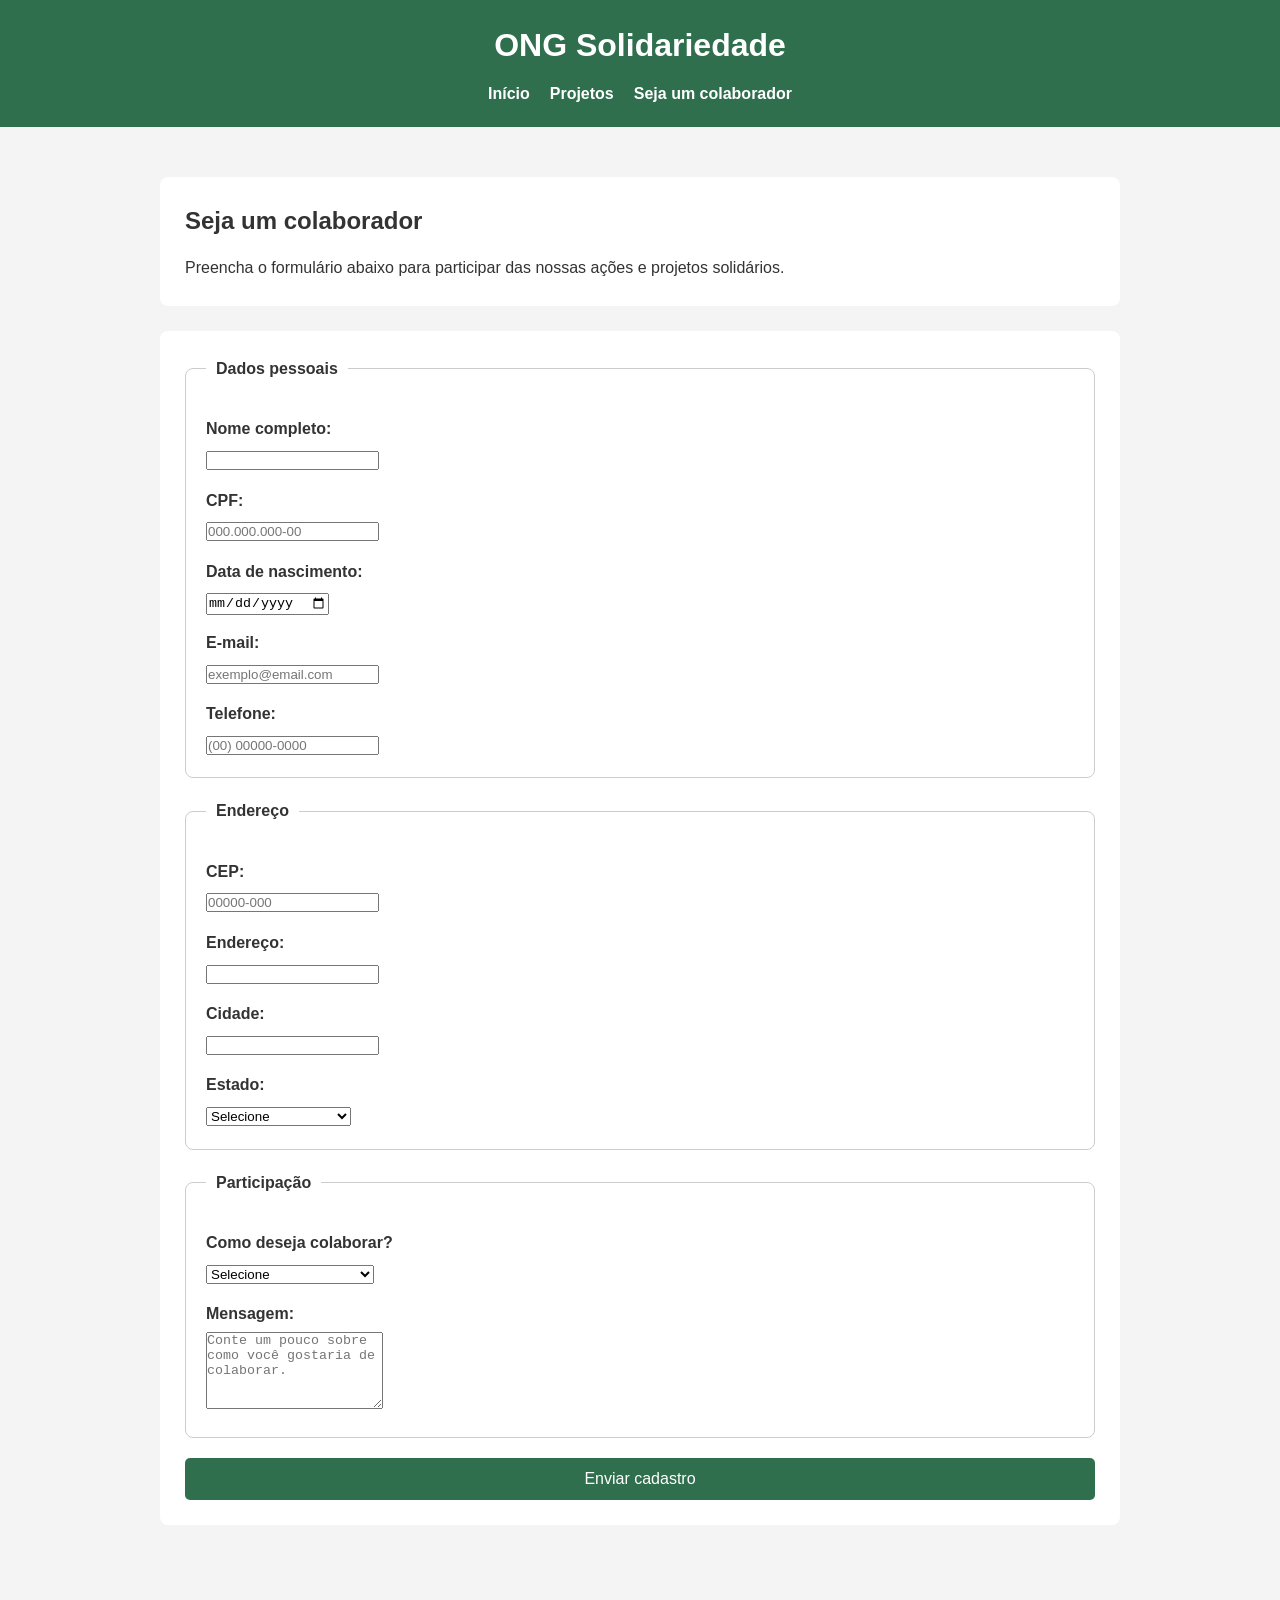
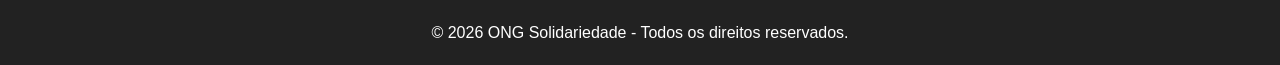
==== cadastro.html @ cbf8914c "Adicionar Projeto ONG" ====
<!DOCTYPE html>
<html lang="pt-BR">
<head>
    <meta charset="UTF-8">
    <meta name="viewport" content="width=device-width, initial-scale=1.0">
    <title>Cadastro - ONG Solidariedade</title>
    <link rel="stylesheet" href="css/style.css">
</head>
<body>

    <header>

        <h1>ONG Solidariedade</h1>

        <nav>
            <a href="index.html">Início</a>
            <a href="projetos.html">Projetos</a>
            <a href="cadastro.html">Seja um colaborador</a>
        </nav>
    </header>

    <main>

        <section>

            <h2>Seja um colaborador</h2>

            <p>
                Preencha o formulário abaixo para participar das nossas ações e projetos solidários.
            </p>

        </section>

        <section>

            <form id="formCadastro">

                <fieldset>

                    <legend>Dados pessoais</legend>

                    <label for="Nome">Nome completo:</label>
                    <input
                        type="text"
                        id="nome"
                        name="nome"
                        required
                        minlength="3"
                        maxlength="100"
                    >

                    <label for="cpf">CPF:</label>
                    <input
                        type="text"
                        id="cpf"
                        name="cpf"
                        placeholder="000.000.000-00"
                        maxlength="14"
                        required
                        pattern="\d{3}\.\d{3}\.\d{3}\-\d{2}"
                        title="Digite o CPF no formado 000.000.000-00"
                    >

                    <label for="nascimento">Data de nascimento:</label>
                    <input
                        type="date"
                        id="nascimento"
                        name="nascimento"
                        required
                    >

                    <label for="email">E-mail:</label>
                    <input
                        type="email"
                        id="email"
                        name="email"
                        placeholder="exemplo@email.com"
                        required
                    >

                    <label for="telefone">Telefone:</label>
                    <input
                        type="tel"
                        id="telefone"
                        name="telefone"
                        placeholder="(00) 00000-0000"
                        required
                        pattern="\(\d{2}\) \d{5}-\d{4}"
                        title="Digite o telefone no formato (00) 00000-0000"
                    >
                </fieldset>

                <fieldset>

                    <legend>Endereço</legend>

                    <label for="cep">CEP:</label>
                    <input
                        type="text"
                        id="cep"
                        name="cep"
                        placeholder="00000-000"
                        maxlength="9"
                        required
                        pattern="\d{5}-\d{3}"
                        title="Digite o CEP no formato 00000-000"
                    >

                    <label for="endereco">Endereço:</label>
                    <input
                        type="text"
                        id="endereco"
                        name="endereco"
                        required
                    >

                    <label for="cidade">Cidade:</label>
                    <input
                        type="text"
                        id="cidade"
                        name="cidade"
                        required
                    >

                    <label for="estado">Estado:</label>
                    <select id="estado" name="estado" required>

                        <option value="">Selecione</option>
                        <option value="AC">Acre</option>
                        <option value="AL">Alagoas</option>
                        <option value="AP">Amapá</option>
                        <option value="AM">Amazonas</option>
                        <option value="BA">Bahia</option>
                        <option value="CE">Ceará</option>
                        <option value="DF">Distrito Federal</option>
                        <option value="ES">Espírito Santo</option>
                        <option value="GO">Goiás</option>
                        <option value="MA">Maranhão</option>
                        <option value="MT">Mato Grosso</option>
                        <option value="MS">Mato Grosso do Sul</option>
                        <option value="MG">Minas Gerais</option>
                        <option value="PA">Pará</option>
                        <option value="PB">Paraíba</option>
                        <option value="PR">Paraná</option>
                        <option value="PE">Pernambuco</option>
                        <option value="PI">Piauí</option>
                        <option value="RJ">Rio de Janeiro</option>
                        <option value="RN">Rio Grande do Norte</option>
                        <option value="RS">Rio Grande do Sul</option>
                        <option value="RO">Rondônia</option>
                        <option value="RR">Roraima</option>
                        <option value="SC">Santa Catarina</option>
                        <option value="SP">São Paulo</option>
                        <option value="SE">Sergipe</option>
                        <option value="TO">Tocantins</option>

                    </select>

                </fieldset>

                <fieldset>

                    <legend>Participação</legend>

                    <label for="participacao">Como deseja colaborar?</label>

                    <select id="participacao" name="participacao" required>
                        
                        <option value="">Selecione</option>
                        <option value="voluntario">Trabalho voluntário</option>
                        <option value="doacao">Doações</option>
                        <option value="eventos">Participação em eventos</option>
                        <option value="outro">Outra forma</option>

                    </select>

                    <label for="mensagem">Mensagem:</label>

                    <textarea
                        id="mensagem"
                        name="mensagem"
                        rows="5"
                        maxlength="500"
                        placeholder="Conte um pouco sobre como você gostaria de colaborar."
                    ></textarea>
                </fieldset>

                <button type="submit">Enviar cadastro</button>
            </form>

        </section>

    </main>

    <footer>

        <p>&copy; 2026 ONG Solidariedade - Todos os direitos reservados.</p>

    </footer>

    <script src="js/script.js"></script>
    
</body>
</html>
---- css/style.css ----
* {
    margin: 0;
    padding: 0;
    box-sizing: border-box;
}

body {
    font-family: Arial, sans-serif;
    background-color: #f4f4f4;
    color: #333;
    line-height: 1.6;
}

header {
    background-color: #2f6f4e;
    color: white;
    padding: 20px;
    text-align: center;
}

header h1 {
    margin-bottom: 10px;
}

nav {
    display: flex;
    justify-content: center;
    gap: 20px;
    flex-wrap: wrap;
}

nav a {
    color: white;
    text-decoration: none;
    font-weight: bold;
}

nav a:hover {
    text-decoration: underline;
}

main {
    max-width: 1000px;
    margin: 30px auto;
    padding: 20px;
}

section {
    background-color: white;
    padding: 25px;
    margin-bottom: 25px;
    border-radius: 8px;
}

section h2 {
    margin-bottom: 15px;
}

article {
    border-left: 5px solid #2f6f4e;
    padding: 15px;
    margin-bottom: 15px;
    background-color: #f9f9f9;
}

article h3 {
    margin-bottom: 8px;
}

form {
    display: flex;
    flex-direction: column;
    gap: 20px;
}

fieldset {
    border: 1px solid #ccc;
    border-radius: 8px;
    padding: 20px;
}

legend {
    font-weight: bold;
    padding: 0 10px;
}

label {
    display: block;
    margin-top: 15px;
    margin-bottom: 5px;
    font-weight: bold;
}

input:focus,
select:focus,
textarea:focus {
    outline: none;
    border-color: #2f6f4e;
}

textarea {
    resize: vertical;
}

button {
    background-color: #2f6f4e;
    color: white;
    border: none;
    padding: 12px 20px;
    font-size: 16px;
    border-radius: 5px;
    cursor: pointer;
}

button:hover {
    background-color: #24583e;
}

footer {
    background-color: #222;
    color: white;
    text-align: center;
    padding: 20px;
    margin-top: 30px;
}

section img {
    width: 100%;
    max-width: 700px;
    height: 350px;
    object-fit: cover;
    display: block;
    margin: 20px auto;
    border-radius: 8px;
}

@media (max-width: 600px) {
    main {
        margin: 15px;
        padding: 10px;
    }

    nav {
        flex-direction: column;
        gap: 10px;
    }

    section {
        padding: 15px;
    }
}
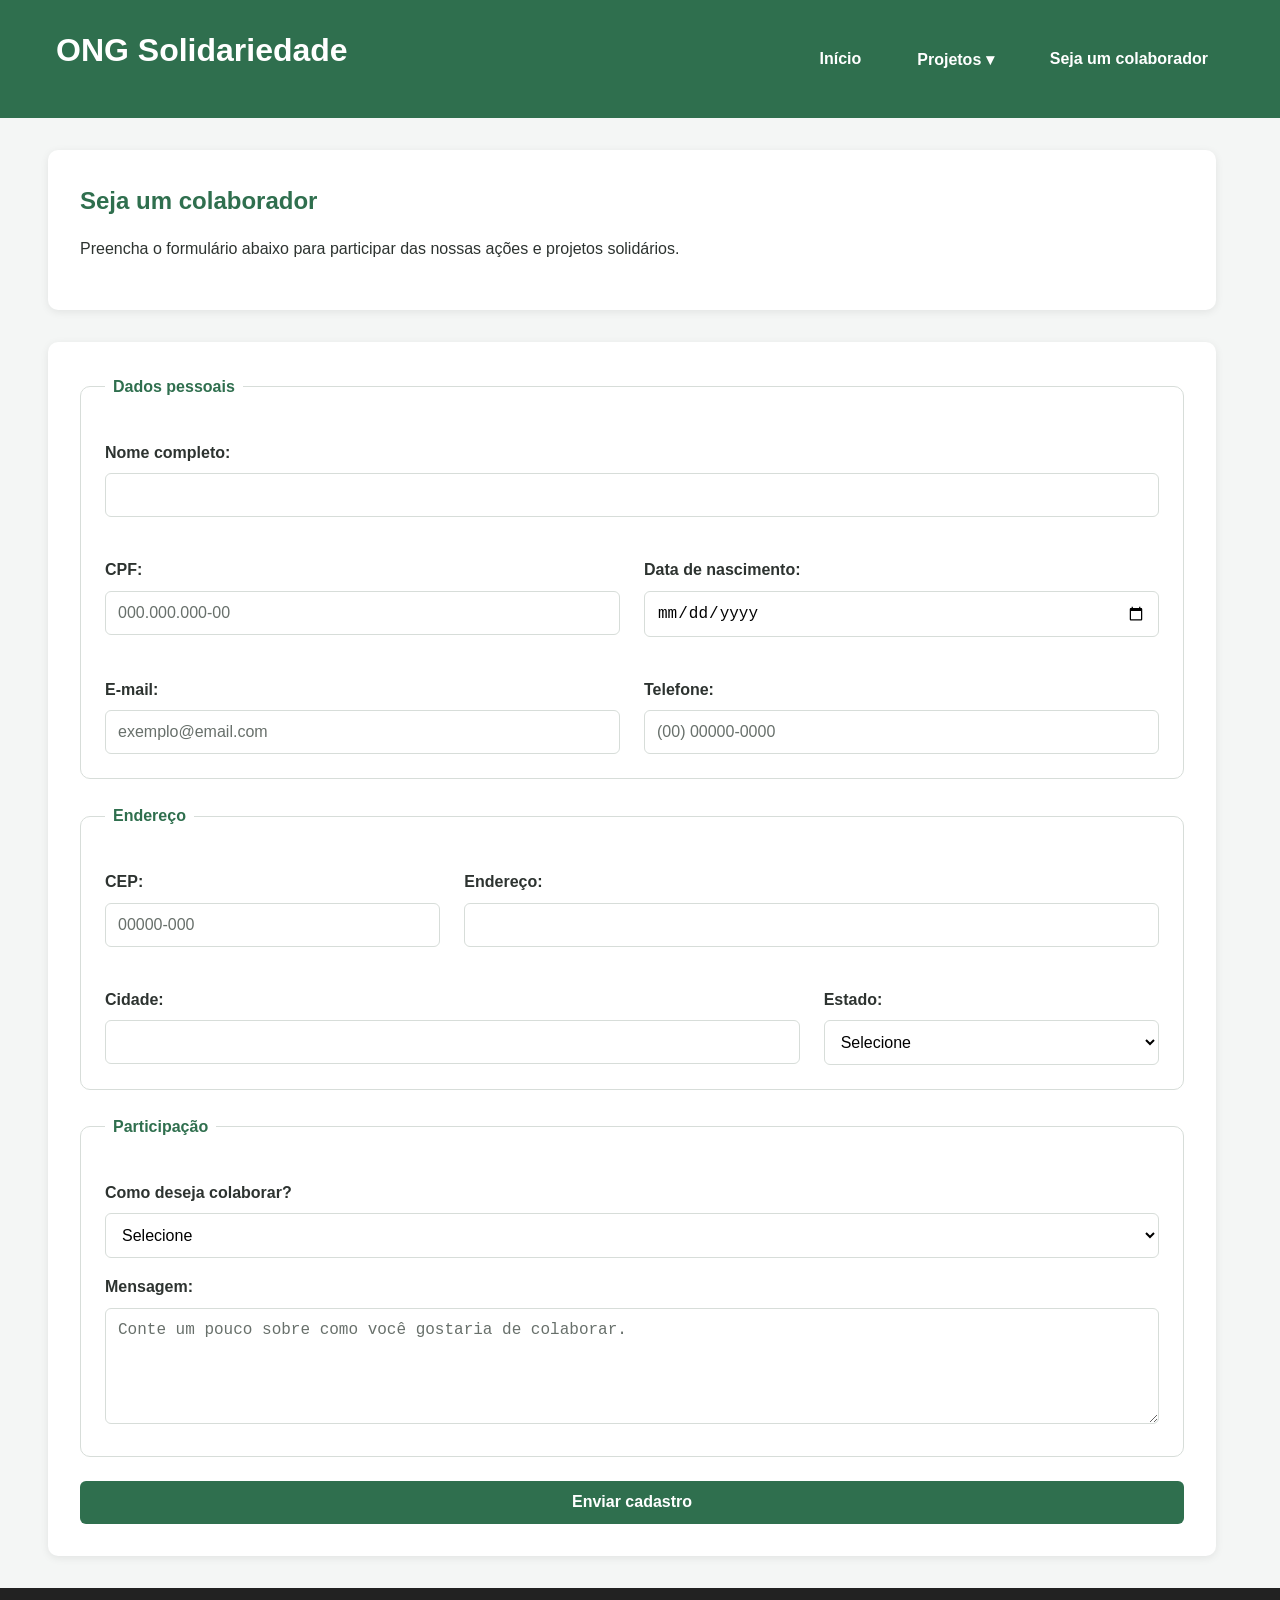
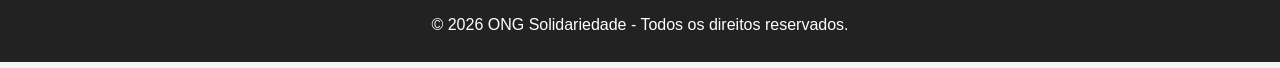
==== commit 3cf88f68: "Aperfeiçoando" ====
--- a/cadastro.html
+++ b/cadastro.html
@@ -10,13 +10,49 @@
 
     <header>
 
+        <div class="container flex-between flex-wrap gap-2">
+
         <h1>ONG Solidariedade</h1>
 
-        <nav>
+        <button
+            class="menu-toggle"
+            id="menuToggle"
+            aria-label="Abrir menu de navegação"
+            aria-expanded="false"
+            aria-controls="menuPrincipal"
+        >
+            ☰
+        </button>
+
+
+
+        <nav id="menuPrincipal">
             <a href="index.html">Início</a>
-            <a href="projetos.html">Projetos</a>
+            <div class="dropdown">
+                <button
+                    class="dropdown-toggle"
+                    type="button"
+                    aria-expanded="false"
+                >
+                    Projetos ▾
+                </button>
+                <div class="dropdown-menu">  
+                    <a href="projetos.html#alimentos">
+                        Campanha de Alimentos
+                    </a>
+
+                    <a href="projetos.html#agasalho">
+                        Campanha do Agasalho
+                    </a>
+
+                    <a href="projetos.html#educacional">
+                        Apoio Educacional
+                    </a>
+                </div>
+            </div>
             <a href="cadastro.html">Seja um colaborador</a>
         </nav>
+        </div>
     </header>
 
     <main>
@@ -37,126 +73,158 @@
 
                 <fieldset>
 
-                    <legend>Dados pessoais</legend>
-
-                    <label for="Nome">Nome completo:</label>
-                    <input
-                        type="text"
-                        id="nome"
-                        name="nome"
-                        required
-                        minlength="3"
-                        maxlength="100"
-                    >
-
-                    <label for="cpf">CPF:</label>
-                    <input
-                        type="text"
-                        id="cpf"
-                        name="cpf"
-                        placeholder="000.000.000-00"
-                        maxlength="14"
-                        required
-                        pattern="\d{3}\.\d{3}\.\d{3}\-\d{2}"
-                        title="Digite o CPF no formado 000.000.000-00"
-                    >
-
-                    <label for="nascimento">Data de nascimento:</label>
-                    <input
-                        type="date"
-                        id="nascimento"
-                        name="nascimento"
-                        required
-                    >
-
-                    <label for="email">E-mail:</label>
-                    <input
-                        type="email"
-                        id="email"
-                        name="email"
-                        placeholder="exemplo@email.com"
-                        required
-                    >
-
-                    <label for="telefone">Telefone:</label>
-                    <input
-                        type="tel"
-                        id="telefone"
-                        name="telefone"
-                        placeholder="(00) 00000-0000"
-                        required
-                        pattern="\(\d{2}\) \d{5}-\d{4}"
-                        title="Digite o telefone no formato (00) 00000-0000"
-                    >
-                </fieldset>
-
-                <fieldset>
-
-                    <legend>Endereço</legend>
-
-                    <label for="cep">CEP:</label>
-                    <input
-                        type="text"
-                        id="cep"
-                        name="cep"
-                        placeholder="00000-000"
-                        maxlength="9"
-                        required
-                        pattern="\d{5}-\d{3}"
-                        title="Digite o CEP no formato 00000-000"
-                    >
-
-                    <label for="endereco">Endereço:</label>
-                    <input
-                        type="text"
-                        id="endereco"
-                        name="endereco"
-                        required
-                    >
-
-                    <label for="cidade">Cidade:</label>
-                    <input
-                        type="text"
-                        id="cidade"
-                        name="cidade"
-                        required
-                    >
-
-                    <label for="estado">Estado:</label>
-                    <select id="estado" name="estado" required>
-
-                        <option value="">Selecione</option>
-                        <option value="AC">Acre</option>
-                        <option value="AL">Alagoas</option>
-                        <option value="AP">Amapá</option>
-                        <option value="AM">Amazonas</option>
-                        <option value="BA">Bahia</option>
-                        <option value="CE">Ceará</option>
-                        <option value="DF">Distrito Federal</option>
-                        <option value="ES">Espírito Santo</option>
-                        <option value="GO">Goiás</option>
-                        <option value="MA">Maranhão</option>
-                        <option value="MT">Mato Grosso</option>
-                        <option value="MS">Mato Grosso do Sul</option>
-                        <option value="MG">Minas Gerais</option>
-                        <option value="PA">Pará</option>
-                        <option value="PB">Paraíba</option>
-                        <option value="PR">Paraná</option>
-                        <option value="PE">Pernambuco</option>
-                        <option value="PI">Piauí</option>
-                        <option value="RJ">Rio de Janeiro</option>
-                        <option value="RN">Rio Grande do Norte</option>
-                        <option value="RS">Rio Grande do Sul</option>
-                        <option value="RO">Rondônia</option>
-                        <option value="RR">Roraima</option>
-                        <option value="SC">Santa Catarina</option>
-                        <option value="SP">São Paulo</option>
-                        <option value="SE">Sergipe</option>
-                        <option value="TO">Tocantins</option>
-
-                    </select>
-
-                </fieldset>
+    <legend>Dados pessoais</legend>
+
+    <div class="grid-12">
+
+        <div class="col-12">
+            <label for="nome">Nome completo:</label>
+            <input
+                type="text"
+                id="nome"
+                name="nome"
+                required
+                minlength="3"
+                maxlength="100"
+            >
+        </div>
+
+        <div class="col-6">
+            <label for="cpf">CPF:</label>
+            <input
+                type="text"
+                id="cpf"
+                name="cpf"
+                placeholder="000.000.000-00"
+                maxlength="14"
+                inputmode="numeric"
+                required
+                pattern="\d{3}\.\d{3}\.\d{3}-\d{2}"
+                title="Digite o CPF no formato 000.000.000-00"
+            >
+        </div>
+
+        <div class="col-6">
+            <label for="nascimento">Data de nascimento:</label>
+            <input
+                type="date"
+                id="nascimento"
+                name="nascimento"
+                required
+            >
+        </div>
+
+        <div class="col-6">
+            <label for="email">E-mail:</label>
+            <input
+                type="email"
+                id="email"
+                name="email"
+                placeholder="exemplo@email.com"
+                required
+            >
+        </div>
+
+        <div class="col-6">
+            <label for="telefone">Telefone:</label>
+            <input
+                type="tel"
+                id="telefone"
+                name="telefone"
+                placeholder="(00) 00000-0000"
+                maxlength="15"
+                inputmode="numeric"
+                required
+                pattern="\(\d{2}\) \d{5}-\d{4}"
+                title="Digite o telefone no formato (00) 00000-0000"
+            >
+        </div>
+
+    </div>
+
+</fieldset>
+
+    <fieldset>
+
+    <legend>Endereço</legend>
+
+    <div class="grid-12">
+
+        <div class="col-4">
+            <label for="cep">CEP:</label>
+            <input
+                type="text"
+                id="cep"
+                name="cep"
+                placeholder="00000-000"
+                maxlength="9"
+                inputmode="numeric"
+                required
+                pattern="\d{5}-\d{3}"
+                title="Digite o CEP no formato 00000-000"
+            >
+        </div>
+
+        <div class="col-8">
+            <label for="endereco">Endereço:</label>
+            <input
+                type="text"
+                id="endereco"
+                name="endereco"
+                required
+            >
+        </div>
+
+        <div class="col-8">
+            <label for="cidade">Cidade:</label>
+            <input
+                type="text"
+                id="cidade"
+                name="cidade"
+                required
+            >
+        </div>
+
+        <div class="col-4">
+            <label for="estado">Estado:</label>
+
+            <select id="estado" name="estado" required>
+
+                <option value="">Selecione</option>
+                <option value="AC">Acre</option>
+                <option value="AL">Alagoas</option>
+                <option value="AP">Amapá</option>
+                <option value="AM">Amazonas</option>
+                <option value="BA">Bahia</option>
+                <option value="CE">Ceará</option>
+                <option value="DF">Distrito Federal</option>
+                <option value="ES">Espírito Santo</option>
+                <option value="GO">Goiás</option>
+                <option value="MA">Maranhão</option>
+                <option value="MT">Mato Grosso</option>
+                <option value="MS">Mato Grosso do Sul</option>
+                <option value="MG">Minas Gerais</option>
+                <option value="PA">Pará</option>
+                <option value="PB">Paraíba</option>
+                <option value="PR">Paraná</option>
+                <option value="PE">Pernambuco</option>
+                <option value="PI">Piauí</option>
+                <option value="RJ">Rio de Janeiro</option>
+                <option value="RN">Rio Grande do Norte</option>
+                <option value="RS">Rio Grande do Sul</option>
+                <option value="RO">Rondônia</option>
+                <option value="RR">Roraima</option>
+                <option value="SC">Santa Catarina</option>
+                <option value="SP">São Paulo</option>
+                <option value="SE">Sergipe</option>
+                <option value="TO">Tocantins</option>
+
+            </select>
+        </div>
+
+    </div>
+
+</fieldset>
 
                 <fieldset>
 
@@ -186,6 +254,14 @@
                 </fieldset>
 
                 <button type="submit">Enviar cadastro</button>
+                <div 
+                    id="mensagemSucesso"
+                    class="alerta-sucesso"
+                    role="alert"
+                    aria-live="polite"
+                >
+                    Cadastro enviado com sucesso! Obrigado por colaborar com a ONG Solidariedade.
+                </div>
             </form>
 
         </section>
--- a/css/style.css
+++ b/css/style.css
@@ -1,151 +1,862 @@
+/* =========================
+   DESIGN SYSTEM
+========================= */
+
+:root {
+    /* Cores */
+    --color-primary: #2f6f4e;
+    --color-primary-dark: #24583e;
+    --color-secondary: #e8f3ed;
+
+    --color-background: #f4f6f5;
+    --color-surface: #ffffff;
+
+    --color-text: #2d3330;
+    --color-text-align: #68706b;
+
+    --color-border: #d7ddd9;
+
+    /* Tipografia */
+    --font-family: Arial, Helvetica, sans-serif;
+
+    --font-size-sm: 0.875rem;
+    --font-size-base: 1rem;
+    --font-size-md: 1.125rem;
+    --font-size-lg: 1.5rem;
+    --font-size-xl: 2rem;
+    --font-size-xxl: clamp(2rem, 5vw, 3rem);
+
+    /* Espaçamentos */
+    --space-1: 0.5rem;
+    --space-2: 1rem;
+    --space-3: 1.5rem;
+    --space-4: 2rem;
+    --space-5: 3rem;
+    --space-6: 4rem;
+
+    /* Bordas */
+    --radius-sm: 6px;
+    --radius-md: 10px;
+    --radius-lg: 16px;
+
+    /* Sombras */
+    --shadow-sm: 0 2px 8px rgba(0, 0, 0, 0.08);
+    --shadow-md: 0 6px 20px rgba(0, 0, 0, 0.10);
+
+    /* Layout */
+    --container-width: 1200px;
+
+}
+
+/* =========================
+   RESET GLOBAL
+========================= */
+
 * {
     margin: 0;
     padding: 0;
     box-sizing: border-box;
 }
 
+html {
+    scroll-behavior: smooth;
+}
+
 body {
-    font-family: Arial, sans-serif;
-    background-color: #f4f4f4;
-    color: #333;
+    font-family: var(--font-family);
+    font-size: var(--font-size-base);
     line-height: 1.6;
+
+    background-color: var(--color-background);
+    color: var(--color-text);
+}
+
+img {
+    max-width: 100%;
+    height: auto;
+    display: block;
+}
+
+a {
+    color: inherit;
+}
+
+/* =========================
+   CONTAINER
+========================= */
+
+.container {
+    width: 100%;
+    max-width: var(--container-width);
+    margin: 0 auto;
+    padding-left: var(--space-2);
+    padding-right: var(--space-2);
+}
+
+/* =========================
+   CABEÇALHO
+========================= */
+
+header .container {
+    min-height: 70px;
+}
+
+header h1 {
+    margin-bottom: 0;
 }
 
 header {
-    background-color: #2f6f4e;
+    background-color: var(--color-primary);
     color: white;
-    padding: 20px;
+    padding: var(--space-3) 0;
+}
+
+header h1 {
+    font-size: var(--font-size-xl);
     text-align: center;
-}
-
-header h1 {
-    margin-bottom: 10px;
-}
+    margin-bottom: var(--space-2);
+}
+
+/* =========================
+   NAVEGAÇÃO - FLEXBOX
+========================= */
 
 nav {
     display: flex;
+
     justify-content: center;
-    gap: 20px;
+    align-items: center;
+
+    gap: var(--space-3);
+
     flex-wrap: wrap;
 }
 
 nav a {
-    color: white;
     text-decoration: none;
     font-weight: bold;
+
+    padding: var(--space-1) var(--space-2);
+
+    border: var(--radius-sm);
+
+    transition:
+        background-color 0.3s ease,
+        transform 0.2s ease;
 }
 
 nav a:hover {
-    text-decoration: underline;
-}
+    background-color: rgba(255, 255, 255, 0.15);
+    transform: translateY(-2px);
+}
+
+nav a:focus {
+    outline: 3px solid white;
+}
+
+/* =========================
+   CONTEÚDO PRINCIPAL
+========================= */
 
 main {
-    max-width: 1000px;
-    margin: 30px auto;
-    padding: 20px;
+    max-width: var(--container-width);
+
+    margin: var(--space-4);
+
+    padding: 0 var(--space-2);
 }
 
 section {
-    background-color: white;
-    padding: 25px;
-    margin-bottom: 25px;
-    border-radius: 8px;
+    background-color: var(--color-surface);
+
+    padding: var(--space-4);
+
+    margin-bottom: var(--space-4);
+
+    border-radius: var(--radius-md);
+
+    box-shadow: var(--shadow-sm);
 }
 
 section h2 {
-    margin-bottom: 15px;
-}
+    font-size: var(--font-size-lg);
+
+    margin-bottom: var(--space-2);
+
+    color: var(--color-primary);
+}
+
+section p {
+    margin-bottom: var(--space-2);
+}
+
+/* =========================
+   IMAGEM PRINCIPAL
+========================= */
+
+section img {
+    width: 100%;
+
+    max-width: 700px;
+    height: 350px;
+
+    object-fit: cover;
+
+    margin: var(--space-3) auto;
+
+    border-radius: var(--radius-md);
+}
+
+/* =========================
+   GRID DE 12 COLUNAS
+========================= */
+
+.grid-12 {
+    display: grid;
+
+    grid-template-columns: repeat(12, 1fr);
+
+    gap: var(--space-3);
+}
+
+.col-12 {
+    grid-column: span 12;
+}
+
+.col-9 {
+    grid-column: span 9;
+}
+
+.col-8 {
+    grid-column: span 8;
+}
+
+.col-6 {
+    grid-column: span 6;
+}
+
+.col-4 {
+    grid-column: span 4;
+}
+
+.col-3 {
+    grid-column: span 3;
+}
+
+/* =========================
+   CARDS / PROJETOS
+========================= */
 
 article {
-    border-left: 5px solid #2f6f4e;
-    padding: 15px;
-    margin-bottom: 15px;
-    background-color: #f9f9f9;
+    background-color: var(--color-surface);
+
+    border-left: 5px solid var(--color-primary);
+
+    padding: var(--space-3);
+
+    border-radius: var(--radius-sm);
+
+    box-shadow: var(--shadow-sm);
+
+    transition:
+        transform 0.2s ease,
+        box-shadow 0,2s ease;
+}
+
+article:hover {
+    transform: translateY(-4px);
+
+    box-shadow: var(--shadow-md);
 }
 
 article h3 {
-    margin-bottom: 8px;
-}
+    margin-bottom: var(--space-1);
+
+    color: var(--color-primary);
+}
+
+/* =========================
+   FLEXBOX UTILITÁRIO
+========================= */
+
+.flex {
+    display: flex;
+}
+
+.flex-center {
+    display: flex;
+
+    justify-content: center;
+    align-items: center;
+}
+
+.flex-between {
+    display: flex;
+
+    justify-content: space-between;
+    align-items: center;
+}
+
+.flex-column {
+    display: flex;
+
+    flex-direction: column;
+}
+
+.flex-wrap {
+    flex-wrap: wrap;
+}
+
+.gap-1 {
+    gap: var(--space-1);
+}
+
+.gap-2 {
+    gap: var(--space-2);
+}
+
+.gap-3 {
+    gap: var(--space-3);
+}
+
+/* =========================
+   FORMULÁRIOS
+========================= */
 
 form {
     display: flex;
+
     flex-direction: column;
-    gap: 20px;
+
+    gap: var(--space-3);
 }
 
 fieldset {
-    border: 1px solid #ccc;
-    border-radius: 8px;
-    padding: 20px;
+    border: 1px solid var(--color-border);
+
+    border-radius: var(--radius-md);
+
+    padding: var(--space-3);
 }
 
 legend {
     font-weight: bold;
-    padding: 0 10px;
+
+    color: var(--color-primary);
+
+    padding: 0 var(--space-1);
 }
 
 label {
     display: block;
-    margin-top: 15px;
-    margin-bottom: 5px;
+
+    margin-top: var(--space-2);
+    margin-bottom: var(--space-1);
+
     font-weight: bold;
+}
+
+input,
+select,
+textarea {
+    width: 100%;
+
+    padding: 0.75rem;
+
+    border: 1px solid var(--color-border);
+
+    border-radius: var(--radius-sm);
+
+    font-size: var(--font-size-base);
+
+    background-color: white;
 }
 
 input:focus,
 select:focus,
 textarea:focus {
-    outline: none;
-    border-color: #2f6f4e;
+    outline: 3px solid var(--color-secondary);
+
+    border-color: var(--color-primary);
 }
 
 textarea {
     resize: vertical;
 }
 
+/* =========================
+   BOTÕES
+========================= */
+
 button {
-    background-color: #2f6f4e;
+    background-color: var(--color-primary);
+
     color: white;
+
     border: none;
-    padding: 12px 20px;
-    font-size: 16px;
-    border-radius: 5px;
+
+    padding: 0.8rem 1.5rem;
+
+    border-radius: var(--radius-sm);
+
+    font-size: var(--font-size-base);
+
+    font-weight: bold;
+
     cursor: pointer;
+
+    transition: 
+        background-color 0.3s ease
+        transform 0.2s ease;
 }
 
 button:hover {
-    background-color: #24583e;
-}
+    background-color: var(--color-primary-dark);
+
+    transform: translateY(-2px);
+}
+
+button:focus {
+    outline: 3px solid var(--color-secondary);
+}
+
+/* =========================
+   RODAPÉ
+========================= */
 
 footer {
     background-color: #222;
+
     color: white;
+
     text-align: center;
-    padding: 20px;
-    margin-top: 30px;
-}
-
-section img {
-    width: 100%;
-    max-width: 700px;
-    height: 350px;
-    object-fit: cover;
-    display: block;
-    margin: 20px auto;
-    border-radius: 8px;
-}
-
-@media (max-width: 600px) {
-    main {
-        margin: 15px;
-        padding: 10px;
+
+    padding: var(--space-3);
+
+    margin-top: var(--space-4);
+}
+
+/* =========================
+   BREAKPOINT - TABLET
+========================= */
+
+@media (max-width: 992px) {
+
+    .col-9,
+    .col-8 {
+        grid-column: span 12;
+    }
+
+    .col-4,
+    .col-3 {
+        grid-column: span 6;
+    }
+}
+
+/* =========================
+   BREAKPOINT - TABLET PEQUENO
+========================= */
+
+@media (max-width: 768px) {
+    .col-6,
+    .col-4,
+    .col-3 {
+        grid-column: span 12;
+    }
+
+    section {
+        padding: var(--space-3);
+    }
+
+    section img {
+        height: 280px;
+    }
+}
+
+/* =========================
+   BREAKPOINT - CELULAR
+========================= */
+
+@media (max-width: 576px) {
+
+    header .container {
+        flex-direction: column;
+        justify-content: center;
+        text-align: center;
     }
 
     nav {
         flex-direction: column;
-        gap: 10px;
+
+        gap: var(--space-1);
+    }
+
+    main {
+        margin-top: var(--space-2);
+
+        padding: 0 var(--space-1);
     }
 
     section {
-        padding: 15px;
-    }
+        padding: var(--space-2);
+    }
+
+    section img {
+        height: 220px;
+    }
+
+    header h1 {
+        font-size: var(--font-size-lg);
+    }
+}
+
+/* =========================
+   DESKTOP PANORÂMICO
+========================= */
+
+@media (min-width: 1400px) {
+    :root {
+        --container-width: 1320px;
+    }
+
+    section {
+        padding: var(--space-5);
+    }
+}
+
+/* =========================
+   CELULARES MUITO PEQUENOS
+========================= */
+
+@media (max-width: 400px) {
+
+    header h1 {
+        font-size: var(--font-size-md);
+    }
+
+    nav a {
+        width: 100%;
+        text-align: center;
+    }
+    
+    section {
+        padding: var(--space-1);
+    }
+
+    button {
+        width: 100%;
+    }
+}
+
+/* =========================
+   MENU HAMBÚRGUER
+========================= */
+
+.menu-toggle {
+    display: none;
+
+    background: transparent;
+    color: white;
+
+    border: 2px solid white;
+
+    font-size: 1.5rem;
+
+    padding: 0.4rem 0.7rem;
+
+    cursor: pointer;
+}
+
+/* =========================
+   DROPDOWN
+========================= */
+
+.dropdown {
+    position: relative;
+}
+
+.dropdown-toggle {
+    background: transparent;
+    color: white;
+
+    border: none;
+
+    padding: var(--space-1) var(--space-2);
+
+    font-size: var(--font-size-base);
+    font-weight: bold;
+
+    cursor: pointer;
+}
+
+.dropdown-menu {
+    display: none;
+
+    position: absolute;
+
+    top: 100%;
+    left: 0;
+
+    min-width: 220px;
+
+    background-color: var(--color-surface);
+
+    border-radius: var(--radius-sm);
+
+    box-shadow: var(--shadow-md);
+
+    overflow: hidden;
+
+    z-index: 1000;
+}
+
+.dropdown-menu a {
+    display: block;
+
+    color: var(--color-text);
+
+    padding: 0.75rem 1rem;
+
+    text-decoration: none;
+}
+
+.dropdown-menu a:hover,
+.dropdown-menu a:focus {
+    background-color: var(--color-secondary);
+}
+
+.dropdown.aberto .dropdown-menu {
+    display: block;
+}
+
+/* =========================
+   MENU MOBILE
+========================= */
+
+@media (max-width: 576px) {
+
+    .menu-toggle {
+        display: block;
+    }
+
+    nav {
+        display: none;
+
+        width: 100%;
+
+        flex-direction: column;
+
+        align-items: stretch;
+    }
+
+    nav.ativo {
+        display: flex;
+    }
+
+    nav a,
+    .dropdown-toggle {
+        width: 100%;
+
+        text-align: center;
+    }
+
+    .dropdown-menu {
+        position: static;
+
+        width: 100%;
+
+        box-shadow: none;
+
+        background-color: var(--color-secondary);
+    }   
+}
+
+/* =========================
+   CARDS INTERATIVOS
+========================= */
+
+.card-projeto {
+    display: flex;
+    flex-direction: column;
+    min-height: 260px;
+}
+
+.card-projeto p {
+    flex-grow: 1;
+}
+
+.card-projeto:hover {
+    transform: translateY(-6px);
+    box-shadow: var(--shadow-md);
+}
+
+.card-projeto:focus-within {
+    outline: 3px solid var(--color-secondary);
+}
+
+.card-button {
+    margin-top: var(--space-2);
+    align-self: flex-start;
+}
+
+.card-button:hover {
+    transform: translateY(-2px);
+}
+
+.card-button:focus-visible {
+    outline: 3px solid var(--color-secondary);
+    outline-offset: 3px;
+}
+
+/* =========================
+   MODAL DE PROJETOS
+========================= */
+
+.modal-projeto {
+    width: min(90%, 600px);
+
+    border: none;
+    border-radius: var(--radius-md);
+
+    padding: 0;
+
+    box-shadow: var(--shadow-md);
+}
+
+.modal-projeto::backdrop {
+    background-color: rgba(0, 0, 0, 0.55);
+}
+
+.modal-conteudo {
+    position: relative;
+
+    padding: var(--space-4);
+
+    background-color: var(--color-surface);
+    color: var(--color-text);
+}
+
+.modal-conteudo h2 {
+    color: var(--color-primary);
+
+    margin-bottom: var(--space-2);
+
+    padding-right: var(--space-4);
+}
+
+.modal-conteudo p {
+    margin-bottom: var(--space-3);
+}
+
+.modal-fechar {
+    position: absolute;
+
+    top: var(--space-2);
+    right: var(--space-2);
+
+    background: transparent;
+    color: var(--color-text);
+
+    padding: 0.4rem 0.6rem;
+
+    font-size: 1.2rem;
+}
+
+.modal-fechar:hover {
+    background-color: var(--color-secondary);
+    color: var(--color-primary-dark);
+}
+
+/* =========================
+   VALIDAÇÃO DO FORMULÁRIO
+========================= */
+
+input:required:valid,
+select:required:valid {
+    border-color: #2e7d32;
+}
+
+input:required:focus:invalid,
+select:required:focus:invalid {
+    border-color: #c62828;
+    outline: 3px solid rgba(198, 40, 40, 0.15);
+}
+
+input:required:valid:focus,
+select:required:valid:focus {
+    outline: 3px solid rgba(46, 125, 50, 0.15);
+}
+
+input::placeholder,
+textarea::placeholder {
+    color: var(--color-text-align);
+}
+
+/* =========================
+   ALERTA DE SUCESSO
+========================= */
+
+.alerta-sucesso {
+    display: none;
+
+    padding: var(--space-2);
+
+    background-color: #e8f5e9;
+    color: #1b5e20;
+
+    border: 1px solid #81c784;
+    border-left: 5px solid #2e7d32;
+
+    border-radius: var(--radius-sm);
+
+    font-weight: bold;
+}
+
+.alerta-sucesso.visivel {
+    display: block;
+}
+
+button:active {
+    transform: translateY(0);
+    box-shadow: inset 0 2px 4px rgba(0, 0, 0, 0.20);
+}
+
+button:disabled {
+    background-color: #a8afab;
+    color: #f4f4f4;
+    cursor: not-allowed;
+    opacity: 0.65;
+    transform: none;
+}
+
+/* =========================
+   BADGES
+========================= */
+
+.badge {
+    display: inline-block;
+    width: fit-content;
+
+    padding: 0.3rem 0.7rem;
+    margin-bottom: var(--space-2);
+
+    border-radius: 999px;
+
+    font-size: var(--font-size-sm);
+    font-weight: bold;
+}
+
+.badge-doacao {
+    background-color: #e8f5e9;
+    color: #1b5e20;
+}
+
+.badge-campanha {
+    background-color: #fff3e0;
+    color: #8a4b08;
+}
+
+.badge-voluntariado {
+    background-color: #e3f2fd;
+    color: #0d47a1;
 }
